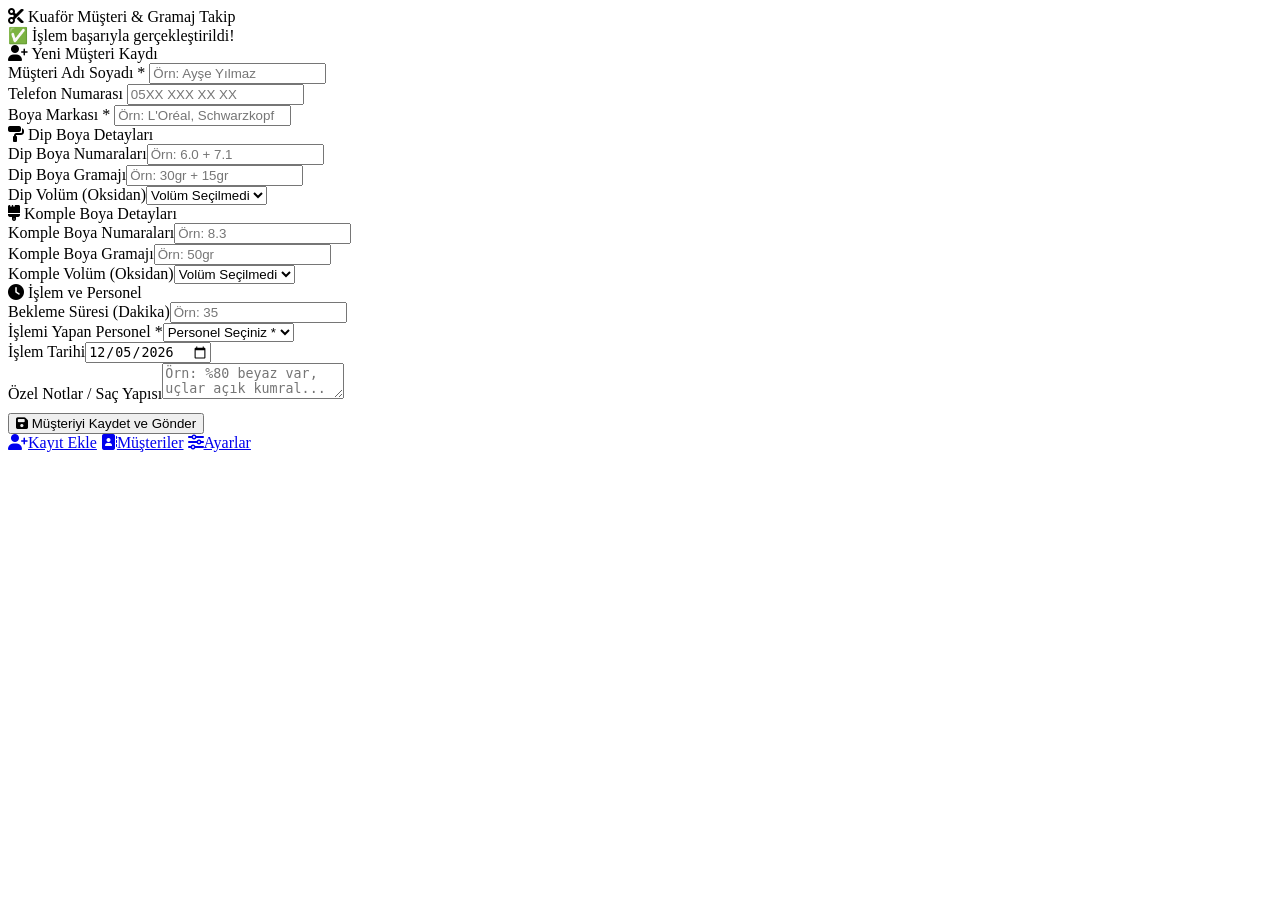
==== index.html @ 13740bed "Add files via upload" ====
<!DOCTYPE html>
<html lang="tr">
<head>
    <meta charset="UTF-8">
    <meta name="viewport" content="width=device-width, initial-scale=1.0">
    <title>Kuaför Asistanı - Müşteri Kayıt</title>
    <link rel="stylesheet" href="style.css">
    <link rel="stylesheet" href="https://cdnjs.cloudflare.com/ajax/libs/font-awesome/6.4.0/css/all.min.css">
</head>
<body>
    <div class="header">
        <i class="fa-solid fa-scissors"></i> Kuaför Müşteri & Gramaj Takip
    </div>
    
    <div class="container">
        <div id="successMessage" class="success-msg">✅ İşlem başarıyla gerçekleştirildi!</div>
        
        <div class="card">
            <div class="card-title" id="formTitle">
                <i class="fa-solid fa-user-plus"></i> Yeni Müşteri Kaydı
            </div>
            
            <form id="hairForm">
                <input type="hidden" id="editId" value="">
                
                <div class="form-grid">
                    <div class="form-group">
                        <label>Müşteri Adı Soyadı *</label>
                        <input type="text" id="name" placeholder="Örn: Ayşe Yılmaz" required>
                    </div>

                    <div class="form-group">
                        <label>Telefon Numarası</label>
                        <input type="tel" id="phone" placeholder="05XX XXX XX XX">
                    </div>

                    <div class="form-group">
                        <label>Boya Markası *</label>
                        <input type="text" id="brand" placeholder="Örn: L'Oréal, Schwarzkopf" required>
                    </div>

                    <!-- Dip Boya -->
                    <div class="section-tag"><i class="fa-solid fa-paint-roller"></i> Dip Boya Detayları</div>
                    <div class="form-group"><label>Dip Boya Numaraları</label><input type="text" id="rootColor" placeholder="Örn: 6.0 + 7.1"></div>
                    <div class="form-group"><label>Dip Boya Gramajı</label><input type="text" id="rootGram" placeholder="Örn: 30gr + 15gr"></div>
                    <div class="form-group"><label>Dip Volüm (Oksidan)</label><select id="rootVolume" class="vol-select"></select></div>

                    <!-- Komple Boya -->
                    <div class="section-tag"><i class="fa-solid fa-brush"></i> Komple Boya Detayları</div>
                    <div class="form-group"><label>Komple Boya Numaraları</label><input type="text" id="fullColor" placeholder="Örn: 8.3"></div>
                    <div class="form-group"><label>Komple Boya Gramajı</label><input type="text" id="fullGram" placeholder="Örn: 50gr"></div>
                    <div class="form-group"><label>Komple Volüm (Oksidan)</label><select id="fullVolume" class="vol-select"></select></div>

                    <!-- İşlem Detayları -->
                    <div class="section-tag"><i class="fa-solid fa-clock"></i> İşlem ve Personel</div>
                    <div class="form-group"><label>Bekleme Süresi (Dakika)</label><input type="number" id="waitTime" placeholder="Örn: 35"></div>
                    <div class="form-group"><label>İşlemi Yapan Personel *</label><select id="stylist" required></select></div>
                    <div class="form-group"><label>İşlem Tarihi</label><input type="date" id="processDate"></div>
                    <div class="form-group"><label>Özel Notlar / Saç Yapısı</label><textarea id="notes" rows="2" placeholder="Örn: %80 beyaz var, uçlar açık kumral..."></textarea></div>

                    <div style="margin-top: 10px;">
                        <button type="button" class="btn" id="saveBtn" onclick="saveData()">
                            <i class="fa-solid fa-floppy-disk"></i> Müşteriyi Kaydet ve Gönder
                        </button>
                        <button type="button" class="btn btn-secondary" id="cancelEditBtn" onclick="cancelEdit()" style="display:none; margin-top: 8px;">
                            İptal Et
                        </button>
                    </div>
                </div>
            </form>
        </div>
    </div>

    <!-- Alt Navigasyon Menüsü -->
    <div class="nav-bar">
        <a href="index.html" class="nav-item active"><i class="fa-solid fa-user-plus"></i>Kayıt Ekle</a>
        <a href="liste.html" class="nav-item"><i class="fa-solid fa-address-book"></i>Müşteriler</a>
        <a href="ayarlar.html" class="nav-item"><i class="fa-solid fa-sliders"></i>Ayarlar</a>
    </div>

    <script>
        const SCRIPT_URL = "https://script.google.com/macros/s/AKfycbxj3SX7iW7ruzD6hQ3sq2WIcIf6JTsAfMqw1hscgxm8sXd_DJLNeY0f0tWb0lHJq7IW/exec";

        window.onload = function() {
            document.getElementById('processDate').valueAsDate = new Date();
            loadDropdowns();
            checkEditMode();
        };

        function loadDropdowns() {
            let stylists = JSON.parse(localStorage.getItem('stylists')) || ["Elif", "Ayşe", "Mehmet"];
            let volumes = JSON.parse(localStorage.getItem('volumes')) || ["10 Vol (%3)", "20 Vol (%6)", "30 Vol (%9)", "40 Vol (%12)", "Oksidansız"];
            
            let stylistSelect = document.getElementById('stylist');
            stylistSelect.innerHTML = '<option value="">Personel Seçiniz *</option>';
            stylists.forEach(s => stylistSelect.innerHTML += `<option value="${s}">${s}</option>`);
            
            document.querySelectorAll('.vol-select').forEach(sel => {
                sel.innerHTML = '<option value="-">Volüm Seçilmedi</option>';
                volumes.forEach(v => sel.innerHTML += `<option value="${v}">${v}</option>`);
            });
        }

        function checkEditMode() {
            const editData = localStorage.getItem('editCustomer');
            if(editData) {
                const c = JSON.parse(editData);
                document.getElementById('editId').value = c.id;
                document.getElementById('name').value = c.name;
                document.getElementById('phone').value = c.phone !== '-' ? c.phone : '';
                document.getElementById('brand').value = c.brand !== '-' ? c.brand : '';
                document.getElementById('rootColor').value = c.rootColor !== 'Yok' ? c.rootColor : '';
                document.getElementById('rootGram').value = c.rootGram !== '0 gr' ? c.rootGram : '';
                document.getElementById('rootVolume').value = c.rootVolume;
                document.getElementById('fullColor').value = c.fullColor !== 'Yok' ? c.fullColor : '';
                document.getElementById('fullGram').value = c.fullGram !== '0 gr' ? c.fullGram : '';
                document.getElementById('fullVolume').value = c.fullVolume;
                document.getElementById('waitTime').value = c.waitTime !== '-' ? c.waitTime : '';
                document.getElementById('stylist').value = c.stylist;
                document.getElementById('processDate').value = c.date ? c.date.split('.').reverse().join('-') : new Date().toISOString().split('T')[0];
                document.getElementById('notes').value = c.notes !== 'Not yok.' ? c.notes : '';

                document.getElementById('formTitle').innerHTML = `<i class="fa-solid fa-user-pen"></i> Müşteri Kaydını Düzenle`;
                document.getElementById('saveBtn').innerHTML = `<i class="fa-solid fa-check"></i> Güncellemeyi Kaydet`;
                document.getElementById('cancelEditBtn').style.display = 'flex';
            }
        }

        function cancelEdit() {
            localStorage.removeItem('editCustomer');
            window.location.href = 'liste.html';
        }

        function saveData() {
            const name = document.getElementById('name').value.trim();
            const brand = document.getElementById('brand').value.trim();
            const stylist = document.getElementById('stylist').value;

            if(!name || !brand || !stylist) {
                alert("⚠️ Lütfen Müşteri Adı, Boya Markası ve Personel alanlarını doldurunuz!");
                return;
            }

            const btn = document.getElementById('saveBtn');
            btn.innerHTML = "⏳ İşleniyor...";
            btn.disabled = true;

            const editId = document.getElementById('editId').value;
            const rawDate = document.getElementById('processDate').value;
            const formattedDate = rawDate ? rawDate.split('-').reverse().join('.') : new Date().toLocaleDateString('tr-TR');

            const payload = {
                id: editId ? Number(editId) : Date.now(),
                date: formattedDate,
                name: name,
                phone: document.getElementById('phone').value.trim() || "-",
                brand: brand,
                rootColor: document.getElementById('rootColor').value.trim() || "Yok",
                rootGram: document.getElementById('rootGram').value.trim() || "0 gr",
                rootVolume: document.getElementById('rootVolume').value || "Yok",
                fullColor: document.getElementById('fullColor').value.trim() || "Yok",
                fullGram: document.getElementById('fullGram').value.trim() || "0 gr",
                fullVolume: document.getElementById('fullVolume').value || "Yok",
                waitTime: document.getElementById('waitTime').value.trim() || "-",
                stylist: stylist,
                notes: document.getElementById('notes').value.trim() || "Not yok."
            };

            let customers = JSON.parse(localStorage.getItem('customers')) || [];

            if(editId) {
                // Güncelleme Modu
                customers = customers.map(c => c.id == editId ? payload : c);
                localStorage.removeItem('editCustomer');
            } else {
                // Yeni Kayıt Modu
                customers.unshift(payload);
            }

            localStorage.setItem('customers', JSON.stringify(customers));

            // Google Drive'a Gönder
            fetch(SCRIPT_URL, {
                method: "POST",
                mode: "no-cors",
                headers: { "Content-Type": "application/json" },
                body: JSON.stringify(payload)
            }).then(() => {
                showSuccessAndRedirect();
            }).catch(() => {
                showSuccessAndRedirect(); // İnternet olmasa bile yerelde çalışmaya devam eder
            });
        }

        function showSuccessAndRedirect() {
            document.getElementById('successMessage').style.display = 'block';
            setTimeout(() => {
                window.location.href = 'liste.html';
            }, 1200);
        }
    </script>
</body>
</html>
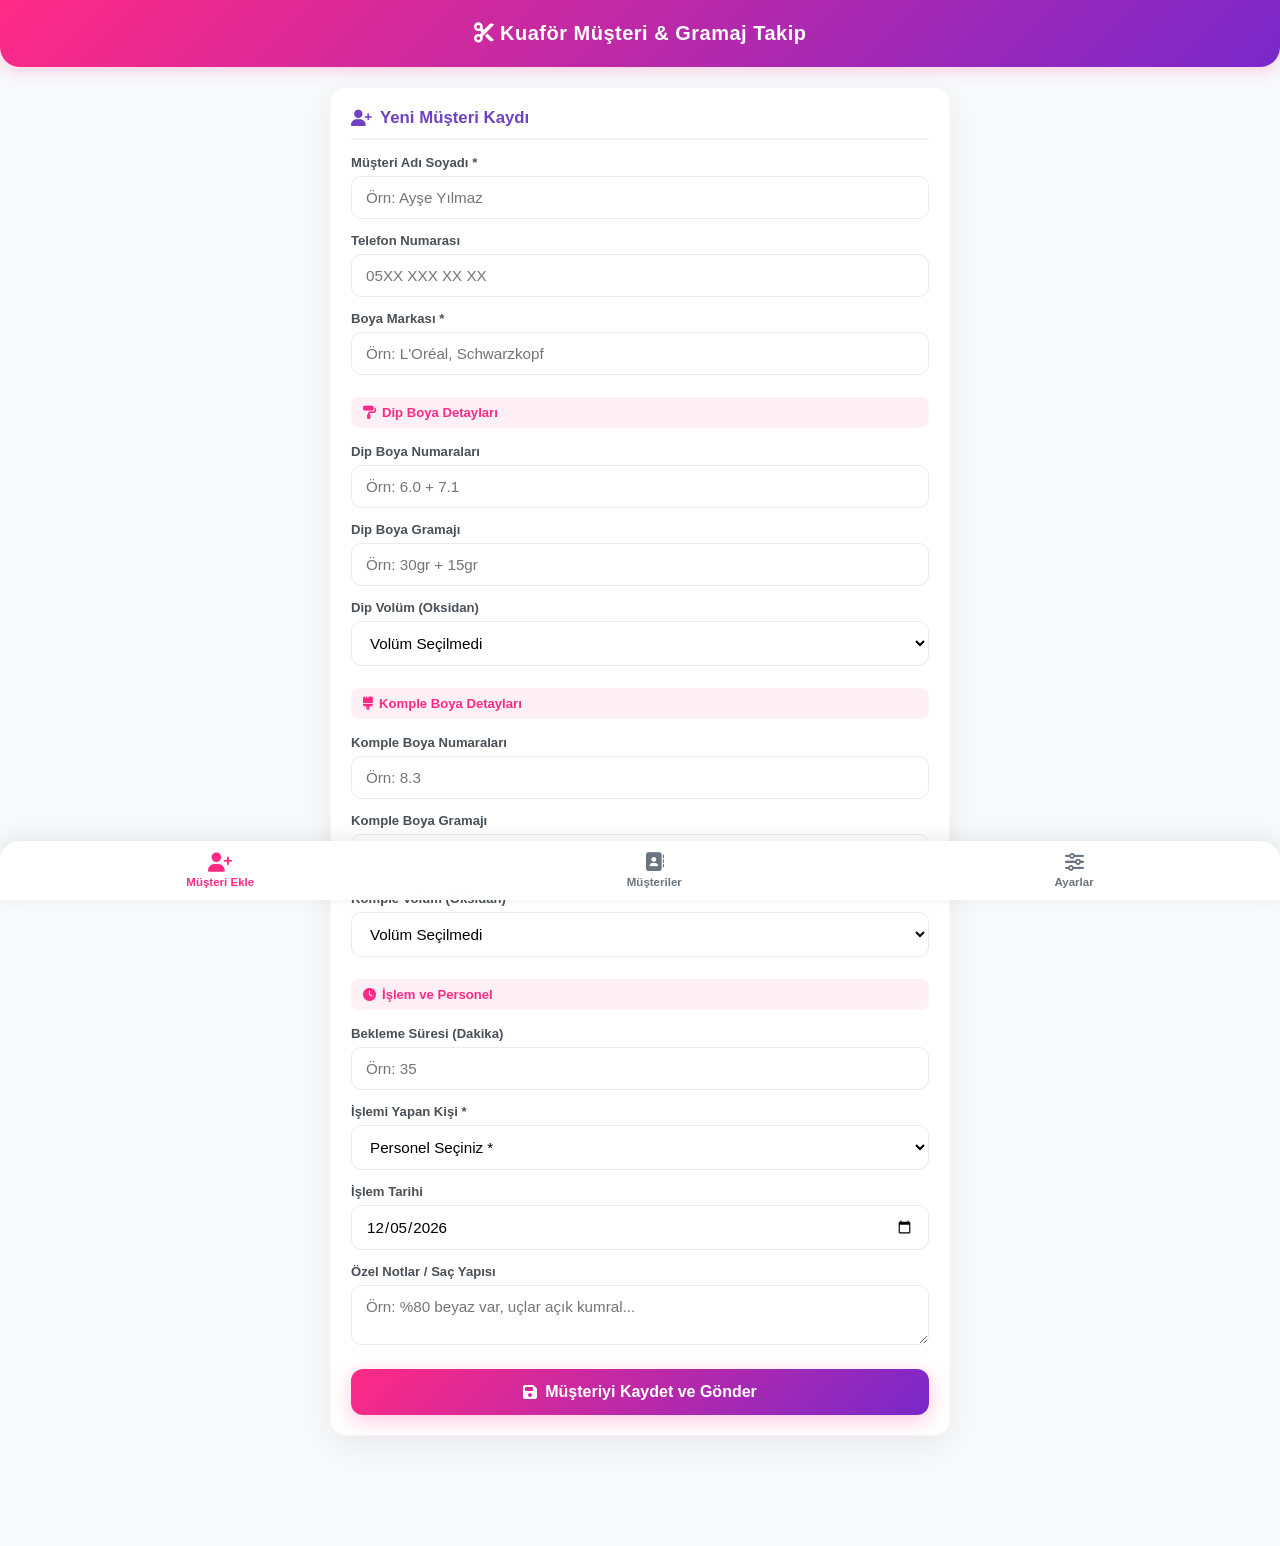
==== commit 2501a3a7: "Update title and labels in index.html" ====
--- a/index.html
+++ b/index.html
@@ -3,7 +3,7 @@
 <head>
     <meta charset="UTF-8">
     <meta name="viewport" content="width=device-width, initial-scale=1.0">
-    <title>Kuaför Asistanı - Müşteri Kayıt</title>
+    <title>Müşteri Boya Kayıt</title>
     <link rel="stylesheet" href="style.css">
     <link rel="stylesheet" href="https://cdnjs.cloudflare.com/ajax/libs/font-awesome/6.4.0/css/all.min.css">
 </head>
@@ -54,7 +54,7 @@
                     <!-- İşlem Detayları -->
                     <div class="section-tag"><i class="fa-solid fa-clock"></i> İşlem ve Personel</div>
                     <div class="form-group"><label>Bekleme Süresi (Dakika)</label><input type="number" id="waitTime" placeholder="Örn: 35"></div>
-                    <div class="form-group"><label>İşlemi Yapan Personel *</label><select id="stylist" required></select></div>
+                    <div class="form-group"><label>İşlemi Yapan Kişi *</label><select id="stylist" required></select></div>
                     <div class="form-group"><label>İşlem Tarihi</label><input type="date" id="processDate"></div>
                     <div class="form-group"><label>Özel Notlar / Saç Yapısı</label><textarea id="notes" rows="2" placeholder="Örn: %80 beyaz var, uçlar açık kumral..."></textarea></div>
 
@@ -73,7 +73,7 @@
 
     <!-- Alt Navigasyon Menüsü -->
     <div class="nav-bar">
-        <a href="index.html" class="nav-item active"><i class="fa-solid fa-user-plus"></i>Kayıt Ekle</a>
+        <a href="index.html" class="nav-item active"><i class="fa-solid fa-user-plus"></i>Müşteri Ekle</a>
         <a href="liste.html" class="nav-item"><i class="fa-solid fa-address-book"></i>Müşteriler</a>
         <a href="ayarlar.html" class="nav-item"><i class="fa-solid fa-sliders"></i>Ayarlar</a>
     </div>
@@ -200,4 +200,4 @@
         }
     </script>
 </body>
-</html>+</html>
--- a/style.css
+++ b/style.css
@@ -0,0 +1,196 @@
+:root {
+    --primary: #ff2a85;
+    --primary-gradient: linear-gradient(135deg, #ff2a85 0%, #7928ca 100%);
+    --secondary: #6f42c1;
+    --bg-color: #f8f9fa;
+    --card-bg: #ffffff;
+    --text-main: #212529;
+    --text-muted: #6c757d;
+    --border-radius: 16px;
+    --shadow: 0 10px 30px rgba(0,0,0,0.06);
+}
+
+* { box-sizing: border-box; margin: 0; padding: 0; font-family: 'Poppins', -apple-system, BlinkMacSystemFont, "Segoe UI", Roboto, sans-serif; }
+body { background-color: var(--bg-color); color: var(--text-main); padding-bottom: 90px; -webkit-tap-highlight-color: transparent; }
+
+/* Üst Başlık */
+.header {
+    background: var(--primary-gradient);
+    color: white;
+    padding: 22px 15px;
+    text-align: center;
+    font-size: 1.25rem;
+    font-weight: 700;
+    letter-spacing: 0.5px;
+    box-shadow: 0 4px 15px rgba(255, 42, 133, 0.2);
+    border-bottom-left-radius: 20px;
+    border-bottom-right-radius: 20px;
+    margin-bottom: 20px;
+}
+
+.container { padding: 0 15px; max-width: 650px; margin: 0 auto; }
+
+/* Kart Yapısı */
+.card { 
+    background: var(--card-bg); 
+    border-radius: var(--border-radius); 
+    padding: 20px; 
+    box-shadow: var(--shadow); 
+    margin-bottom: 20px; 
+    border: 1px solid rgba(0,0,0,0.03);
+}
+
+.card-title {
+    font-size: 1.05rem;
+    font-weight: 700;
+    color: var(--secondary);
+    margin-bottom: 15px;
+    display: flex;
+    align-items: center;
+    gap: 8px;
+    border-bottom: 2px solid #f1f3f5;
+    padding-bottom: 10px;
+}
+
+/* Form Elemanları */
+.form-grid { display: grid; grid-template-columns: 1fr; gap: 14px; }
+.form-group { display: flex; flex-direction: column; gap: 6px; }
+label { font-size: 0.82rem; font-weight: 600; color: #495057; }
+input, select, textarea { 
+    padding: 12px 14px; 
+    border: 1.5px solid #e9ecef; 
+    border-radius: 10px; 
+    font-size: 0.95rem; 
+    outline: none; 
+    width: 100%; 
+    background: #fff;
+    transition: all 0.2s;
+}
+input:focus, select:focus, textarea:focus { border-color: var(--primary); box-shadow: 0 0 0 3px rgba(255,42,133,0.1); }
+
+.section-tag {
+    font-size: 0.82rem;
+    font-weight: 700;
+    color: var(--primary);
+    background: #fff0f6;
+    padding: 8px 12px;
+    border-radius: 8px;
+    margin: 8px 0 2px 0;
+    display: flex;
+    align-items: center;
+    gap: 6px;
+}
+
+/* Butonlar */
+.btn {
+    background: var(--primary-gradient);
+    color: white;
+    border: none;
+    padding: 14px;
+    border-radius: 12px;
+    font-weight: 700;
+    cursor: pointer;
+    width: 100%;
+    font-size: 1rem;
+    display: flex;
+    align-items: center;
+    justify-content: center;
+    gap: 8px;
+    box-shadow: 0 6px 20px rgba(255, 42, 133, 0.25);
+    transition: transform 0.1s ease;
+}
+.btn:active { transform: scale(0.98); }
+.btn-secondary { background: #6c757d; box-shadow: none; }
+
+/* Alt Navigasyon Çubuğu (Mobil Uygulama Hissi) */
+.nav-bar { 
+    position: fixed; 
+    bottom: 0; 
+    left: 0; 
+    width: 100%; 
+    background: rgba(255, 255, 255, 0.95); 
+    backdrop-filter: blur(10px);
+    box-shadow: 0 -4px 20px rgba(0,0,0,0.08); 
+    display: flex; 
+    justify-content: space-around; 
+    padding: 12px 0; 
+    z-index: 1000; 
+    border-top-left-radius: 20px;
+    border-top-right-radius: 20px;
+}
+.nav-item { 
+    text-decoration: none; 
+    color: var(--text-muted); 
+    display: flex; 
+    flex-direction: column; 
+    align-items: center; 
+    font-size: 0.72rem; 
+    font-weight: 600; 
+    gap: 4px; 
+    transition: color 0.2s;
+}
+.nav-item.active { color: var(--primary); }
+.nav-item i { font-size: 1.2rem; }
+
+/* Bildirim Kutusu */
+.success-msg { 
+    display: none; 
+    background: #d1e7dd; 
+    color: #0f5132; 
+    padding: 14px; 
+    border-radius: 12px; 
+    text-align: center; 
+    font-weight: 600; 
+    margin-bottom: 15px; 
+    border: 1px solid #badbcc;
+    animation: fadeIn 0.3s ease;
+}
+
+/* Müşteri Kartları */
+.customer-card { 
+    background: white; 
+    border-radius: 14px; 
+    padding: 16px; 
+    margin-bottom: 14px; 
+    box-shadow: 0 4px 15px rgba(0,0,0,0.04); 
+    border: 1px solid #f1f3f5;
+    border-left: 5px solid var(--primary);
+    position: relative;
+}
+.customer-header { display: flex; justify-content: space-between; align-items: flex-start; margin-bottom: 10px; }
+.customer-name { font-size: 1.1rem; font-weight: 700; color: #111; }
+.customer-phone { font-size: 0.82rem; color: var(--text-muted); }
+.customer-date { font-size: 0.75rem; background: #eef2ff; color: var(--secondary); padding: 4px 8px; border-radius: 20px; font-weight: 600; }
+
+.formula-box {
+    display: grid;
+    grid-template-columns: 1fr 1fr;
+    gap: 10px;
+    background: #f8f9fa;
+    padding: 10px;
+    border-radius: 10px;
+    font-size: 0.82rem;
+    margin: 10px 0;
+    border: 1px solid #e9ecef;
+}
+
+.badge { display: inline-block; padding: 2px 6px; border-radius: 4px; font-size: 0.68rem; font-weight: 700; margin-bottom: 4px; }
+.badge-dip { background: #ffe3e3; color: #c92a2a; }
+.badge-komple { background: #e7f5ff; color: #1864ab; }
+
+.action-buttons { display: flex; gap: 8px; margin-top: 10px; }
+.btn-action { 
+    flex: 1; 
+    padding: 8px; 
+    border-radius: 8px; 
+    border: none; 
+    font-size: 0.8rem; 
+    font-weight: 600; 
+    cursor: pointer; 
+    display: flex; 
+    align-items: center; 
+    justify-content: center; 
+    gap: 5px; 
+}
+.btn-edit { background: #e7f5ff; color: #1864ab; }
+.btn-del { background: #ffe3e3; color: #c92a2a; }
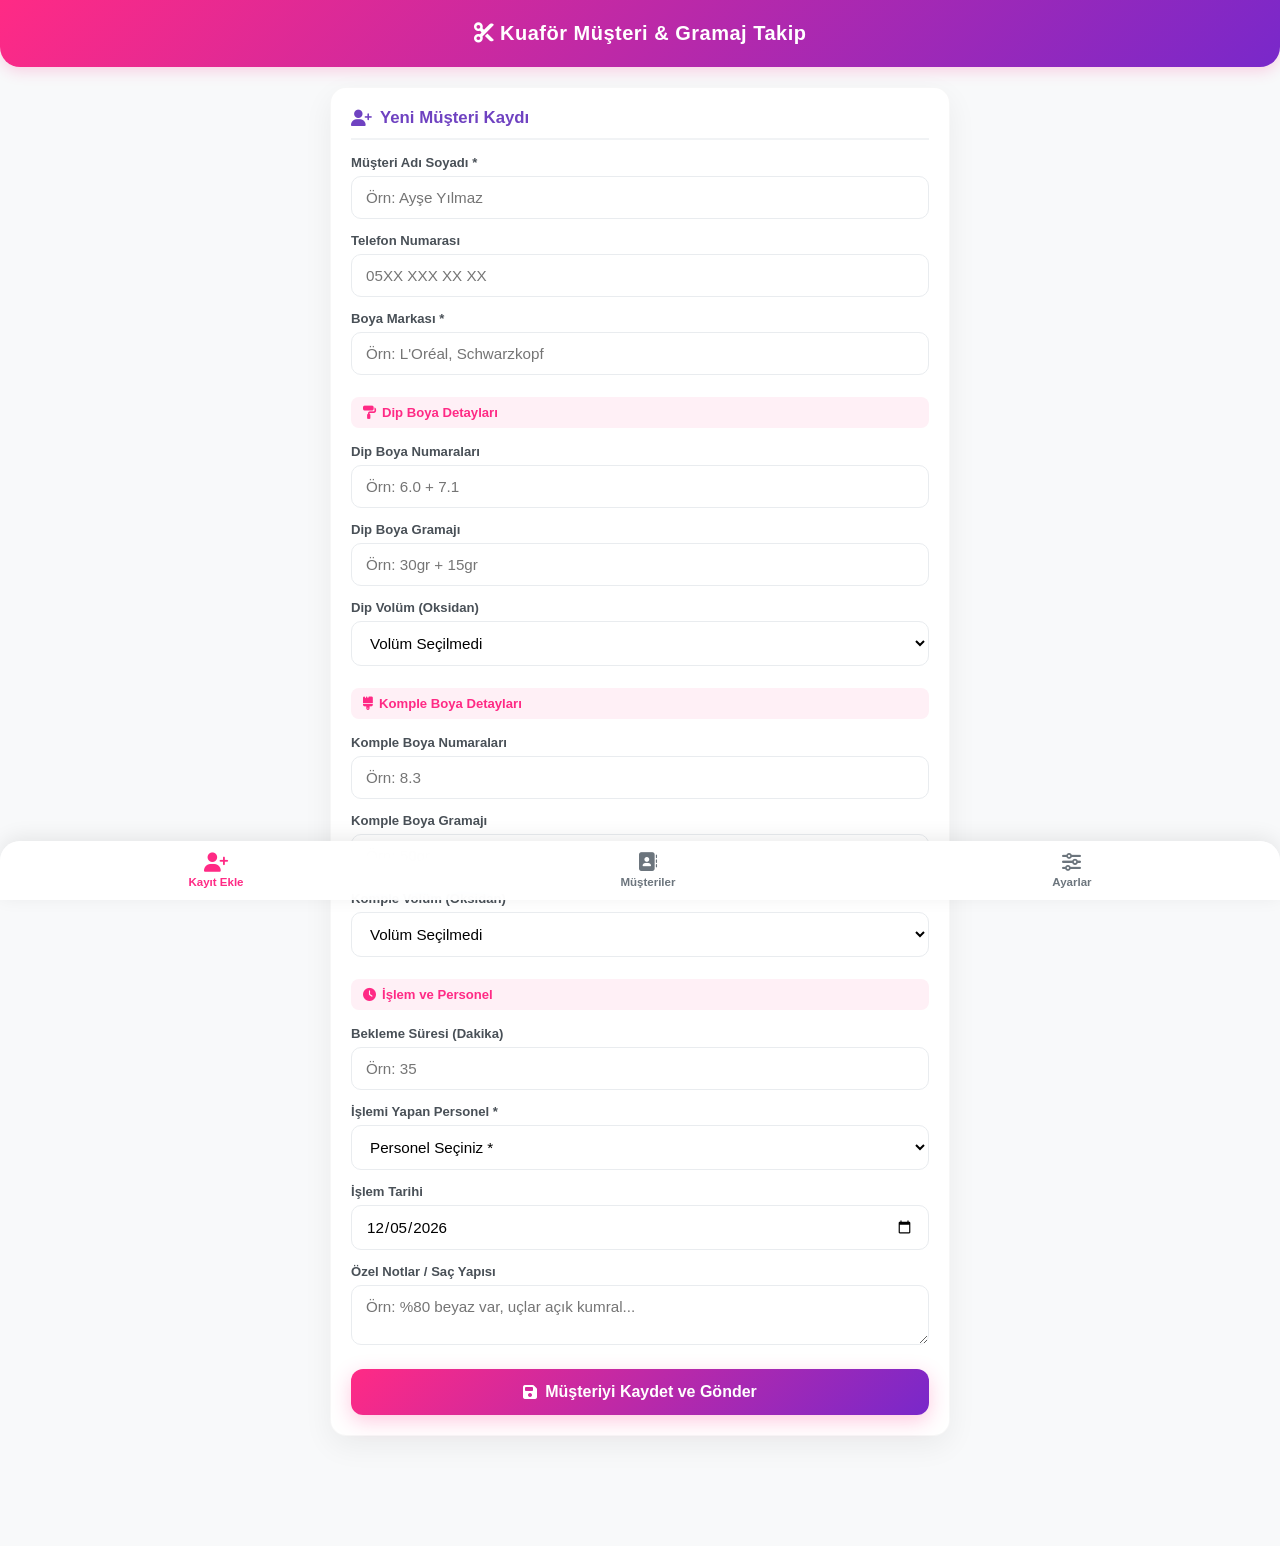
==== commit 202ed4df: "Update title and labels in index.html" ====
--- a/index.html
+++ b/index.html
@@ -3,7 +3,7 @@
 <head>
     <meta charset="UTF-8">
     <meta name="viewport" content="width=device-width, initial-scale=1.0">
-    <title>Müşteri Boya Kayıt</title>
+    <title>Kuaför Asistanı - Müşteri Kayıt</title>
     <link rel="stylesheet" href="style.css">
     <link rel="stylesheet" href="https://cdnjs.cloudflare.com/ajax/libs/font-awesome/6.4.0/css/all.min.css">
 </head>
@@ -54,7 +54,7 @@
                     <!-- İşlem Detayları -->
                     <div class="section-tag"><i class="fa-solid fa-clock"></i> İşlem ve Personel</div>
                     <div class="form-group"><label>Bekleme Süresi (Dakika)</label><input type="number" id="waitTime" placeholder="Örn: 35"></div>
-                    <div class="form-group"><label>İşlemi Yapan Kişi *</label><select id="stylist" required></select></div>
+                    <div class="form-group"><label>İşlemi Yapan Personel *</label><select id="stylist" required></select></div>
                     <div class="form-group"><label>İşlem Tarihi</label><input type="date" id="processDate"></div>
                     <div class="form-group"><label>Özel Notlar / Saç Yapısı</label><textarea id="notes" rows="2" placeholder="Örn: %80 beyaz var, uçlar açık kumral..."></textarea></div>
 
@@ -73,7 +73,7 @@
 
     <!-- Alt Navigasyon Menüsü -->
     <div class="nav-bar">
-        <a href="index.html" class="nav-item active"><i class="fa-solid fa-user-plus"></i>Müşteri Ekle</a>
+        <a href="index.html" class="nav-item active"><i class="fa-solid fa-user-plus"></i>Kayıt Ekle</a>
         <a href="liste.html" class="nav-item"><i class="fa-solid fa-address-book"></i>Müşteriler</a>
         <a href="ayarlar.html" class="nav-item"><i class="fa-solid fa-sliders"></i>Ayarlar</a>
     </div>
@@ -169,17 +169,14 @@
             let customers = JSON.parse(localStorage.getItem('customers')) || [];
 
             if(editId) {
-                // Güncelleme Modu
                 customers = customers.map(c => c.id == editId ? payload : c);
                 localStorage.removeItem('editCustomer');
             } else {
-                // Yeni Kayıt Modu
                 customers.unshift(payload);
             }
 
             localStorage.setItem('customers', JSON.stringify(customers));
 
-            // Google Drive'a Gönder
             fetch(SCRIPT_URL, {
                 method: "POST",
                 mode: "no-cors",
@@ -188,7 +185,7 @@
             }).then(() => {
                 showSuccessAndRedirect();
             }).catch(() => {
-                showSuccessAndRedirect(); // İnternet olmasa bile yerelde çalışmaya devam eder
+                showSuccessAndRedirect();
             });
         }
 
